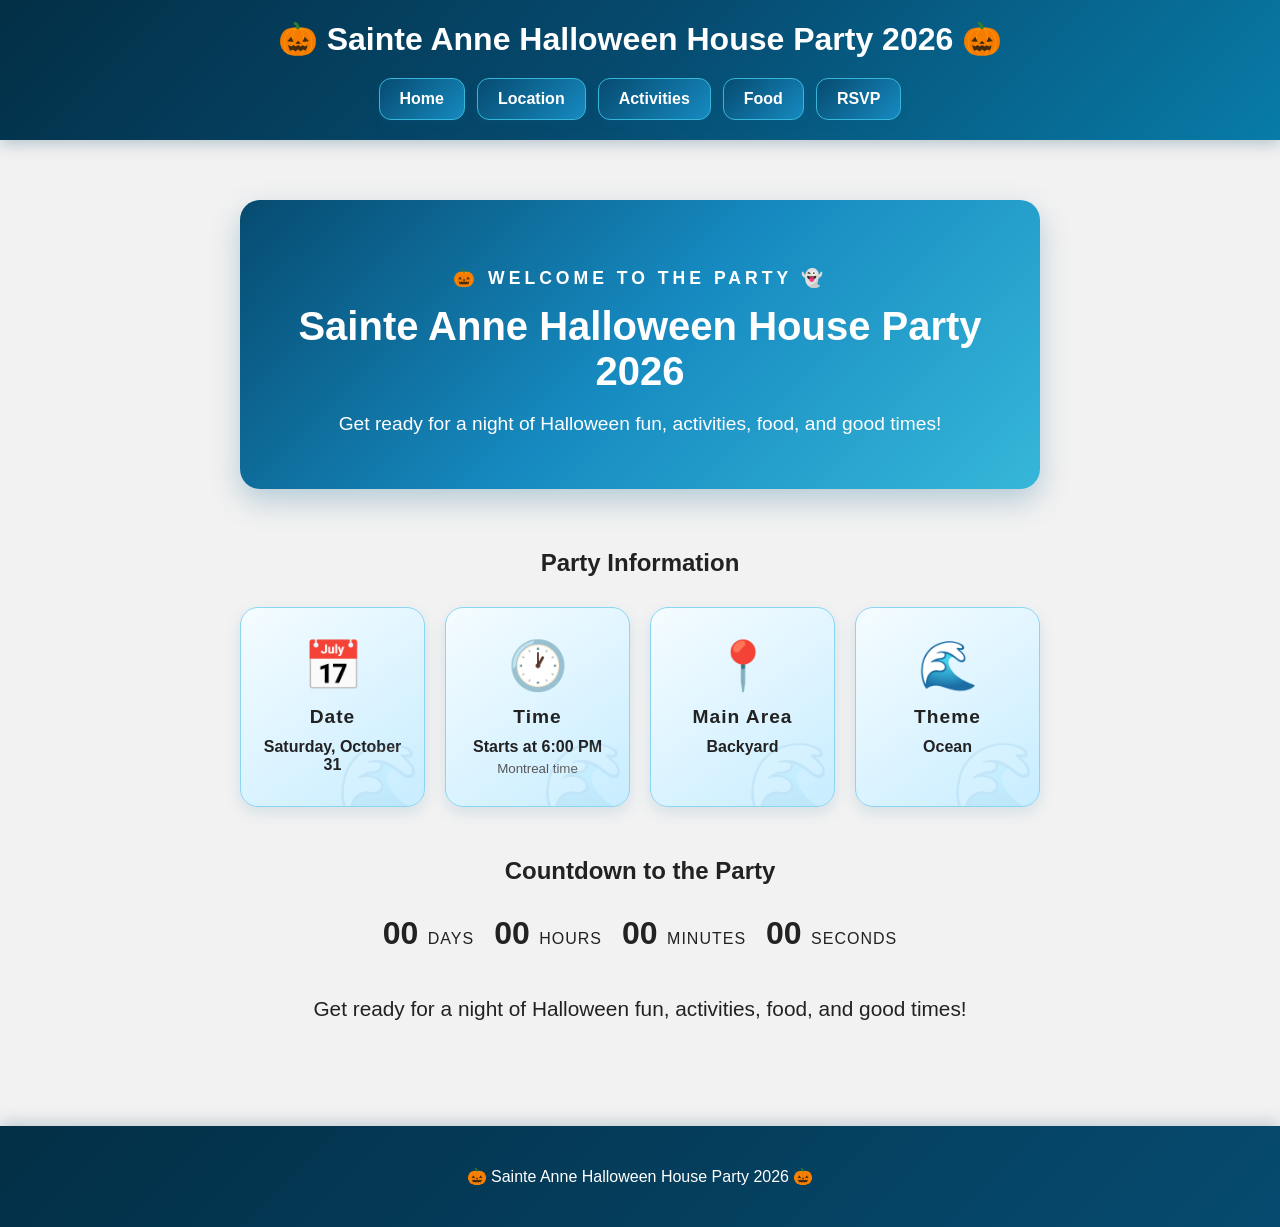
==== index.html @ 88ea251f "Reference 'food.html' in the navbar" ====
<!DOCTYPE html>
<html lang="en">

<head>
    <meta charset="UTF-8">
    <meta name="viewport" content="width=device-width, initial-scale=1.0">
    <title>Sainte Anne Halloween House Party 2026</title>
    <link rel="stylesheet" href="style.css">
    <link rel="icon" type="image/png" href="favicon.png">
</head>

<body>
    <header>
        <h1>🎃 Sainte Anne Halloween House Party 2026 🎃</h1>

        <nav>
            <a href="index.html">Home</a>
            <a href="location.html">Location</a>
            <a href="#">Activities</a>
            <a href="food.html">Food</a>
            <a href="#">RSVP</a>
        </nav>
    </header>

    <main>
        <section class="hero-section">
            <p class="section-label">🎃 WELCOME TO THE PARTY 👻</p>
            <h2>Sainte Anne Halloween House Party 2026</h2>
            <p class="hero-intro">
                Get ready for a night of Halloween fun, activities, food, and good times!
            </p>
        </section>

        <h2>Party Information</h2>

        <div class="party-info">

            <div class="info-card">
                <span class="info-icon">📅</span>
                <h3>Date</h3>
                <p>Saturday, October <span class="date-number">31</span></p>
            </div>

            <div class="info-card">
                <span class="info-icon">🕐</span>
                <h3>Time</h3>
                <p>Starts at 6:00 PM</p>
                <small>Montreal time</small>
            </div>

            <div class="info-card">
                <span class="info-icon">📍</span>
                <h3>Main Area</h3>
                <p>Backyard</p>
            </div>

            <div class="info-card">
                <span class="info-icon">🌊</span>
                <h3>Theme</h3>
                <p>Ocean</p>
            </div>

        </div>

        <h2>Countdown to the Party</h2>
        <div id="countdown">
            <div>
                <span id="days">00</span>
                <small>DAYS</small>
            </div>

            <div>
                <span id="hours">00</span>
                <small>HOURS</small>
            </div>

            <div>
                <span id="minutes">00</span>
                <small>MINUTES</small>
            </div>

            <div>
                <span id="seconds">00</span>
                <small>SECONDS</small>
            </div>
        </div>

        <p class="hero-outro">
            Get ready for a night of Halloween fun, activities, food,
            and good times!
        </p>
    </main>

    <footer>
        <p>🎃 Sainte Anne Halloween House Party 2026 🎃</p>
    </footer>

    <script src="script.js" defer></script>
</body>

</html>
---- style.css ----
/* General */

body {
    margin: 0;
    font-family: Arial, sans-serif;
    text-align: center;
    background-color: #f2f2f2;
    color: #222;
}

/* Header */

header {
    padding: 20px;
    color: white;
    background: linear-gradient(135deg, #032f46, #064b70, #087ca8);
    box-shadow: 0 4px 15px rgba(0, 60, 90, 0.25);
}

h1 {
    margin: 0 0 20px;
}

/* Navigation */

nav {
    display: flex;
    justify-content: center;
    gap: 12px;
    flex-wrap: wrap;
}

nav a {
    position: relative;
    padding: 11px 20px;
    color: white;
    text-decoration: none;
    font-weight: bold;
    background: linear-gradient(135deg, #064b70, #168ac0);
    border: 1px solid #36b7d9;
    border-radius: 12px;
    box-shadow: 0 4px 10px rgba(0, 90, 130, 0.2);
    transition: 0.25s ease;
}

nav a:hover {
    background: linear-gradient(135deg, #168ac0, #36b7d9);
    transform: translateY(-4px);
    box-shadow: 0 8px 18px rgba(0, 90, 130, 0.3);
}

/* Main Content */

main {
    max-width: 800px;
    margin: 40px auto;
    padding: 20px;
}

main a {
    display: inline-block;
    color: inherit;
    text-decoration: none;
    font-weight: normal;
    transition: 0.2s ease;
}

main a:hover {
    font-weight: bold;
    transform: scale(1.05);
}

/* Hero Section */

.hero-section {
    margin-bottom: 60px;
    padding: 50px 30px;
    color: white;
    background: linear-gradient(135deg, #064b70, #168ac0, #36b7d9);
    border-radius: 20px;
    box-shadow: 0 12px 30px rgba(0, 90, 130, 0.25);
}

.hero-section .section-label {
    margin-bottom: 15px;
    color: white;
}

.hero-section h2 {
    margin: 0 0 15px;
    font-size: 2.5rem;
}

.hero-intro {
    max-width: 650px;
    margin: 0 auto;
    font-size: 1.2rem;
    line-height: 1.6;
}

/* Party Information */

.party-info {
    display: grid;
    grid-template-columns: repeat(4, 1fr);
    gap: 20px;
    margin: 30px auto 50px;
}

.info-card {
    position: relative;
    padding: 30px 15px;
    overflow: hidden;
    background: linear-gradient(145deg, #f5fcff, #c8edff);
    border: 1px solid #8bd4f2;
    border-radius: 18px;
    box-shadow: 0 6px 15px rgba(0, 100, 150, 0.12);
    transition: 0.3s ease;
}

.info-card::before {
    content: "🌊";
    position: absolute;
    right: -12px;
    bottom: -25px;
    font-size: 5rem;
    opacity: 0.08;
    transition: 0.3s ease;
}

.info-card:hover {
    transform: translateY(-10px) scale(1.02);
    box-shadow: 0 15px 30px rgba(0, 100, 150, 0.22);
}

.info-card:hover::before {
    transform: rotate(10deg) scale(1.15);
    opacity: 0.15;
}

.info-icon {
    display: block;
    margin-bottom: 12px;
    font-size: 3rem;
    transition: 0.3s ease;
}

.info-card:hover .info-icon {
    transform: translateY(-5px) scale(1.15) rotate(5deg);
}

.info-card h3 {
    margin: 0 0 10px;
    font-size: 1.2rem;
    letter-spacing: 1px;
}

.info-card p {
    margin: 0;
    font-weight: bold;
}

.info-card small {
    display: block;
    margin-top: 5px;
    color: #555;
}

.info-card a {
    color: inherit;
}

/* Countdown */
#countdown {
    display: flex;
    justify-content: center;
    gap: 20px;
    margin: 30px auto;
    flex-wrap: wrap;
}

#countdown div {
    color: #222;
}

#countdown span {
    font-size: 2rem;
    font-weight: bold;
}

#countdown small {
    font-size: 1rem;
    margin-left: 5px;
    letter-spacing: 1px;
}

/* Hero Outro */

.hero-outro {
    margin: 40px auto;
    font-size: 1.3rem;
    line-height: 1.6;
}

/* Location Page */

.location-section,
.areas-section {
    margin-bottom: 60px;
}

.section-label {
    display: inline-block;
    margin-bottom: 8px;
    color: #168ac0;
    font-size: 1.1rem;
    font-weight: bold;
    letter-spacing: 4px;
    text-transform: uppercase;
}

/* GHOST ANIMATION */
.spooky-ghost {
    display: inline-block;
    margin-left: 8px;
    font-size: 2.2rem;
    animation: ghostFloat 2s ease-in-out infinite;
}

@keyframes ghostFloat {
    0%, 100% {
        transform: translateY(0) rotate(-5deg);
    }

    50% {
        transform: translateY(-10px) rotate(5deg);
    }
}

.section-intro {
    max-width: 600px;
    margin: 0 auto 30px;
    color: #555;
    font-size: 1.1rem;
    font-weight: bold;
}

/* Location Card */

.location-card {
    display: flex;
    align-items: center;
    gap: 30px;
    max-width: 650px;
    margin: 30px auto 0;
    padding: 35px;
    text-align: left;
    color: white;
    background: linear-gradient(135deg, #064b70, #168ac0, #36b7d9);
    border-radius: 20px;
    box-shadow: 0 12px 30px rgba(0, 90, 130, 0.25);
    position: relative;
    overflow: hidden;
}

.location-card::before {
    content: "🌊";
    position: absolute;
    right: -15px;
    bottom: -35px;
    font-size: 9rem;
    opacity: 0.12;
}

.location-icon {
    font-size: 4rem;
    min-width: 80px;
    text-align: center;
}

.location-details {
    position: relative;
    z-index: 1;
}

.location-details h3 {
    margin: 0 0 10px;
    font-size: 1.7rem;
}

.location-details p {
    font-size: 1.1rem;
    line-height: 1.6;
}

/* Google Maps Button */

.party-address {
    display: inline-block;
    margin-top: 10px;
    padding: 11px 18px;
    color: #064b70;
    text-decoration: none;
    font-weight: bold;
    background-color: white;
    border-radius: 8px;
    transition: 0.2s ease;
}

.party-address:hover {
    transform: translateY(-3px);
    box-shadow: 0 5px 12px rgba(0, 0, 0, 0.2);
}

/* Party Areas */

.party-areas {
    display: grid;
    grid-template-columns: repeat(4, 1fr);
    gap: 20px;
    max-width: 900px;
    margin: 30px auto 0;
}

.party-area {
    min-height: 150px;
    padding: 25px;
    text-align: center;
    background: linear-gradient(145deg, #f5fcff, #c8edff);
    border: 1px solid #8bd4f2;
    border-radius: 18px;
    box-shadow: 0 6px 15px rgba(0, 100, 150, 0.12);
    transition: 0.25s ease;
}

.party-area:hover {
    transform: translateY(-8px);
    box-shadow: 0 12px 25px rgba(0, 100, 150, 0.2);
}

.party-area.featured {
    background: linear-gradient(145deg, #087ca8, #35c2dc);
    color: white;
    border: none;
    grid-column: 1 / -1;
}

.party-area.featured .area-type {
    font-size: 0.85rem;
}

.featured-description {
    font-size: 1.1rem;
}

.area-icon {
    display: block;
    margin-bottom: 12px;
    font-size: 2.8rem;
}

.party-area h3 {
    margin: 0 0 10px;
    font-size: 1.3rem;
}

.party-area p {
    margin: 5px 0;
}

.area-type {
    font-size: 1.1rem;
    font-weight: bold;
    letter-spacing: 2px;
    opacity: 0.8;
}

.capacity {
    font-weight: bold;
}

/* Footer */

footer {
    padding: 25px 20px;
    color: white;
    background: linear-gradient(135deg, #032f46, #064b70);
    box-shadow: 0 -4px 15px rgba(0, 60, 90, 0.2);
}
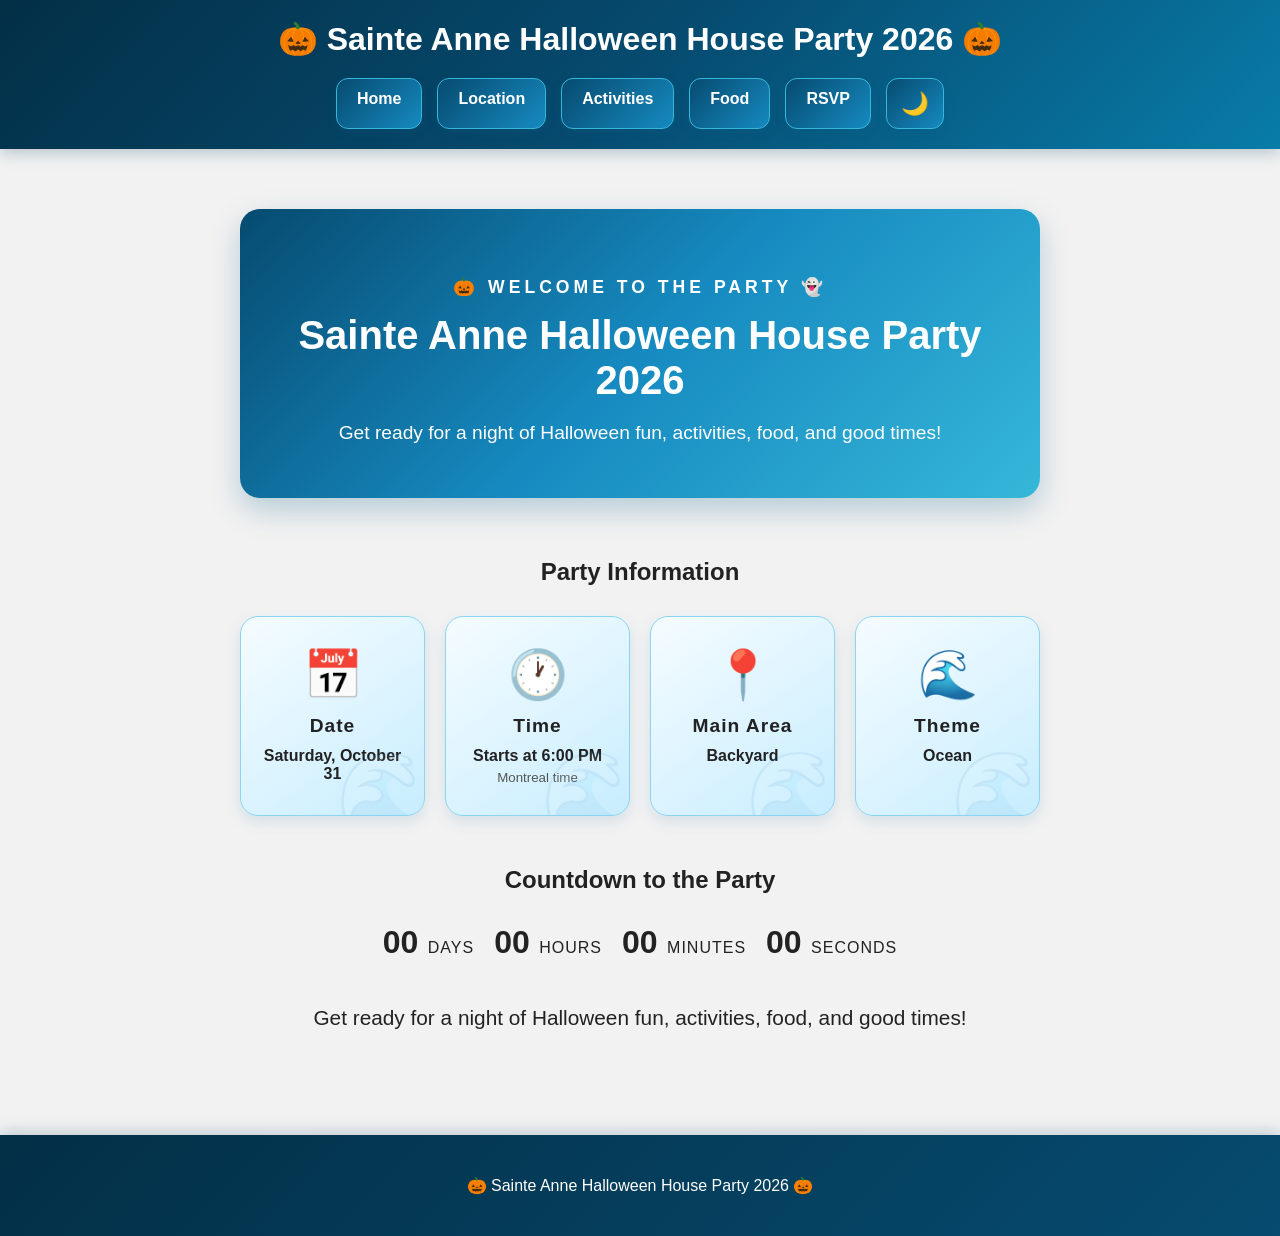
==== commit cd28c25e: "Add theme toggle to all pages" ====
--- a/index.html
+++ b/index.html
@@ -16,10 +16,12 @@
         <nav>
             <a href="index.html">Home</a>
             <a href="location.html">Location</a>
-            <a href="#">Activities</a>
+            <a href="activities.html">Activities</a>
             <a href="food.html">Food</a>
             <a href="#">RSVP</a>
+            <button id="theme-toggle" type="button" title="Toggle dark/light mode">🌙</button>
         </nav>
+
     </header>
 
     <main>
--- a/style.css
+++ b/style.css
@@ -26,7 +26,7 @@
 nav {
     display: flex;
     justify-content: center;
-    gap: 12px;
+    gap: 15px;
     flex-wrap: wrap;
 }
 
@@ -228,7 +228,9 @@
 }
 
 @keyframes ghostFloat {
-    0%, 100% {
+
+    0%,
+    100% {
         transform: translateY(0) rotate(-5deg);
     }
 
@@ -289,7 +291,7 @@
 }
 
 .location-details p {
-    font-size: 1.1rem;
+    font-size: 1.25rem;
     line-height: 1.6;
 }
 
@@ -310,6 +312,63 @@
 .party-address:hover {
     transform: translateY(-3px);
     box-shadow: 0 5px 12px rgba(0, 0, 0, 0.2);
+}
+
+/* Getting There */
+
+.getting-there-section {
+    margin-bottom: 60px;
+}
+
+.transport-options {
+    display: grid;
+    grid-template-columns: repeat(2, 1fr);
+    gap: 25px;
+    max-width: 800px;
+    margin: 30px auto 0;
+}
+
+.transport-card {
+    padding: 30px;
+    text-align: center;
+    background: linear-gradient(145deg, #f5fcff, #c8edff);
+    border: 1px solid #8bd4f2;
+    border-radius: 20px;
+    box-shadow: 0 8px 20px rgba(0, 100, 150, 0.15);
+    transition: 0.3s ease;
+}
+
+.transport-card:hover {
+    transform: translateY(-8px);
+    box-shadow: 0 15px 30px rgba(0, 100, 150, 0.25);
+}
+
+.transport-icon {
+    display: block;
+    margin-bottom: 12px;
+    font-size: 3.5rem;
+    transition: 0.3s ease;
+}
+
+.transport-card:hover .transport-icon {
+    transform: scale(1.15) rotate(5deg);
+}
+
+.transport-card h3 {
+    margin: 0 0 15px;
+    font-size: 1.5rem;
+    color: #064b70;
+}
+
+.transport-card p {
+    margin: 10px 0;
+    color: #333;
+    font-size: 1rem;
+    line-height: 1.6;
+}
+
+.transport-card strong {
+    color: #064b70;
 }
 
 /* Party Areas */
@@ -379,6 +438,208 @@
     font-weight: bold;
 }
 
+/* Activities Page */
+
+.activities-section,
+.all-night-section {
+    margin-bottom: 60px;
+}
+
+.activity-schedule {
+    display: grid;
+    grid-template-columns: repeat(3, 1fr);
+    gap: 25px;
+    max-width: 900px;
+    margin: 30px auto 0;
+}
+
+.activity-card {
+    padding: 30px 20px;
+    text-align: center;
+    color: white;
+    background: linear-gradient(145deg, #087ca8, #35c2dc);
+    border-radius: 20px;
+    box-shadow: 0 8px 20px rgba(0, 100, 150, 0.15);
+    transition: 0.3s ease;
+}
+
+.activity-card:hover {
+    transform: translateY(-8px);
+    box-shadow: 0 15px 30px rgba(0, 100, 150, 0.25);
+}
+
+.activity-icon {
+    display: block;
+    margin-bottom: 12px;
+    font-size: 3.5rem;
+    transition: 0.3s ease;
+}
+
+.activity-card:hover .activity-icon {
+    transform: scale(1.15) rotate(5deg);
+}
+
+.activity-time {
+    margin-bottom: 10px;
+    font-size: 1.3rem;
+    font-weight: bold;
+    letter-spacing: 1px;
+}
+
+.activity-card h3 {
+    margin: 0;
+    font-size: 1.5rem;
+}
+
+.all-night-section {
+    margin-top: 70px;
+}
+
+.all-night-games {
+    display: grid;
+    grid-template-columns: repeat(3, 1fr);
+    gap: 20px;
+    max-width: 800px;
+    margin: 30px auto 0;
+}
+
+.game-card {
+    padding: 25px 15px;
+    text-align: center;
+    background: linear-gradient(145deg, #f5fcff, #c8edff);
+    border: 1px solid #8bd4f2;
+    border-radius: 18px;
+    box-shadow: 0 6px 15px rgba(0, 100, 150, 0.12);
+    transition: 0.25s ease;
+}
+
+.game-card:hover {
+    transform: translateY(-8px);
+    box-shadow: 0 12px 25px rgba(0, 100, 150, 0.2);
+}
+
+.game-card>span {
+    display: block;
+    margin-bottom: 10px;
+    font-size: 2.8rem;
+}
+
+.game-card h3 {
+    margin: 0;
+    font-size: 1.2rem;
+}
+
+/* Food Page */
+
+.food-section,
+.guest-food-section {
+    margin-bottom: 60px;
+}
+
+.food-categories {
+    display: grid;
+    grid-template-columns: repeat(2, 1fr);
+    gap: 25px;
+    max-width: 800px;
+    margin: 30px auto 0;
+}
+
+.food-card {
+    min-height: 250px;
+    padding: 30px;
+    text-align: center;
+    border-radius: 20px;
+    box-shadow: 0 8px 20px rgba(0, 100, 150, 0.15);
+    transition: 0.3s ease;
+}
+
+.food-card:hover {
+    transform: translateY(-8px);
+    box-shadow: 0 15px 30px rgba(0, 100, 150, 0.25);
+}
+
+.food-card.featured {
+    color: white;
+    background: linear-gradient(145deg, #087ca8, #35c2dc);
+}
+
+.food-icon {
+    display: block;
+    margin-bottom: 12px;
+    font-size: 3.5rem;
+    transition: 0.3s ease;
+}
+
+.food-card:hover .food-icon {
+    transform: scale(1.15) rotate(5deg);
+}
+
+.food-card h3 {
+    margin: 0 0 8px;
+    font-size: 1.6rem;
+}
+
+.food-type {
+    margin: 0 0 20px;
+    font-size: 0.75rem;
+    font-weight: bold;
+    letter-spacing: 2px;
+    opacity: 0.8;
+}
+
+.food-card ul {
+    max-width: 300px;
+    margin: 0 auto;
+    padding: 0;
+    text-align: left;
+    list-style: none;
+}
+
+.food-card li {
+    margin: 10px 0;
+    padding: 8px 12px;
+    color: #064b70;
+    font-weight: bold;
+    background-color: rgba(255, 255, 255, 0.9);
+    border-radius: 8px;
+}
+
+.featured-drink {
+    margin: 25px auto 0;
+    padding: 25px 15px;
+    background-color: rgba(255, 255, 255, 0.9);
+    color: #064b70;
+    border-radius: 15px;
+}
+
+.featured-drink>span {
+    display: block;
+    font-size: 3rem;
+    margin-bottom: 8px;
+}
+
+.featured-drink p {
+    margin: 0;
+    font-size: 1.2rem;
+    font-weight: bold;
+}
+
+.featured-drink small {
+    display: block;
+    margin-top: 5px;
+    font-size: 1rem;
+    font-weight: bold;
+    color: #555;
+}
+
+.guest-food-section {
+    margin-top: 70px;
+}
+
+.guest-food-section .section-label {
+    font-size: 1.2rem;
+}
+
 /* Footer */
 
 footer {
@@ -386,4 +647,202 @@
     color: white;
     background: linear-gradient(135deg, #032f46, #064b70);
     box-shadow: 0 -4px 15px rgba(0, 60, 90, 0.2);
+}
+
+/* Theme Toggle */
+
+#theme-toggle {
+    padding: 11px 14px;
+    color: white;
+    font-size: 1.4rem;
+    background: linear-gradient(135deg, #064b70, #168ac0);
+    border: 1px solid #36b7d9;
+    border-radius: 12px;
+    cursor: pointer;
+    box-shadow: 0 4px 10px rgba(0, 90, 130, 0.2);
+    transition: 0.25s ease;
+}
+
+#theme-toggle:hover {
+    background: linear-gradient(135deg, #168ac0, #36b7d9);
+    transform: translateY(-4px);
+    box-shadow: 0 8px 18px rgba(0, 90, 130, 0.3);
+}
+
+/* Dark Mode */
+
+body.dark-mode {
+    background-color: #071923;
+    color: #f0f7fa;
+}
+
+body.dark-mode nav a {
+    background: linear-gradient(135deg, #032f46, #064b70);
+    border-color: #287c98;
+}
+
+body.dark-mode nav a:hover {
+    background: linear-gradient(135deg, #064b70, #087ca8);
+}
+
+body.dark-mode .info-card,
+body.dark-mode .party-area,
+body.dark-mode .game-card,
+body.dark-mode .transport-card {
+    background: linear-gradient(145deg, #123442, #174b5d);
+    border-color: #287c98;
+    color: #f0f7fa;
+}
+
+body.dark-mode .info-card small,
+body.dark-mode .featured-description,
+body.dark-mode .section-intro {
+    color: #c5d9df;
+}
+
+body.dark-mode .info-card a {
+    color: #f0f7fa;
+}
+
+body.dark-mode .food-card.featured,
+body.dark-mode .activity-card {
+    background: linear-gradient(145deg, #064b70, #087ca8);
+}
+
+body.dark-mode .food-card li,
+body.dark-mode .featured-drink {
+    background-color: #123442;
+    color: #f0f7fa;
+}
+
+body.dark-mode .featured-drink small {
+    color: #c5d9df;
+}
+
+body.dark-mode .transport-card h3,
+body.dark-mode .transport-card p,
+body.dark-mode .transport-card strong {
+    color: #f0f7fa;
+}
+
+body.dark-mode .party-address {
+    color: #f0f7fa;
+    background-color: #123442;
+    border: 1px solid #287c98;
+}
+
+body.dark-mode #countdown div {
+    color: #f0f7fa;
+}
+
+body.dark-mode footer {
+    background: linear-gradient(135deg, #02141e, #06354b);
+}
+
+/* RESPONSIVENESS */
+
+/* Mobile */
+
+@media (max-width: 600px) {
+
+    header {
+        padding: 15px;
+    }
+
+    header h1 {
+        font-size: 1.5rem;
+    }
+
+    nav {
+        gap: 8px;
+    }
+
+    nav a {
+        padding: 9px 14px;
+        font-size: 0.9rem;
+    }
+
+    main {
+        margin: 25px auto;
+        padding: 15px;
+    }
+
+    .hero-section {
+        padding: 40px 20px;
+    }
+
+    .hero-section h2 {
+        font-size: 2rem;
+    }
+
+    .section-label {
+        font-size: 0.95rem;
+        letter-spacing: 2px;
+    }
+
+    .section-intro {
+        font-size: 1rem;
+    }
+
+    .party-info,
+    .food-categories,
+    .activity-schedule,
+    .all-night-games,
+    .transport-options {
+        grid-template-columns: 1fr;
+    }
+
+    .party-areas {
+        grid-template-columns: repeat(2, 1fr);
+    }
+
+    .party-area.featured {
+        grid-column: auto;
+        width: auto;
+        margin: 0;
+        padding: 25px;
+        background: linear-gradient(145deg, #f5fcff, #c8edff);
+        color: #222;
+        border: 1px solid #8bd4f2;
+    }
+
+    .party-area.featured .area-icon {
+        font-size: 2.8rem;
+    }
+
+    .party-area.featured h3 {
+        font-size: 1.3rem;
+    }
+
+    .party-area:last-child {
+        grid-column: 1 / -1;
+        width: calc(50% - 10px);
+        margin: 0 auto;
+    }
+
+    .featured-description {
+        font-size: 1rem;
+    }
+
+    .location-card {
+        flex-direction: column;
+        padding: 30px 20px;
+        text-align: center;
+    }
+
+    .location-details p {
+        font-size: 1.15rem;
+    }
+
+    #countdown {
+        gap: 12px;
+    }
+
+    #countdown span {
+        font-size: 1.6rem;
+    }
+
+    #countdown small {
+        font-size: 0.85rem;
+    }
 }
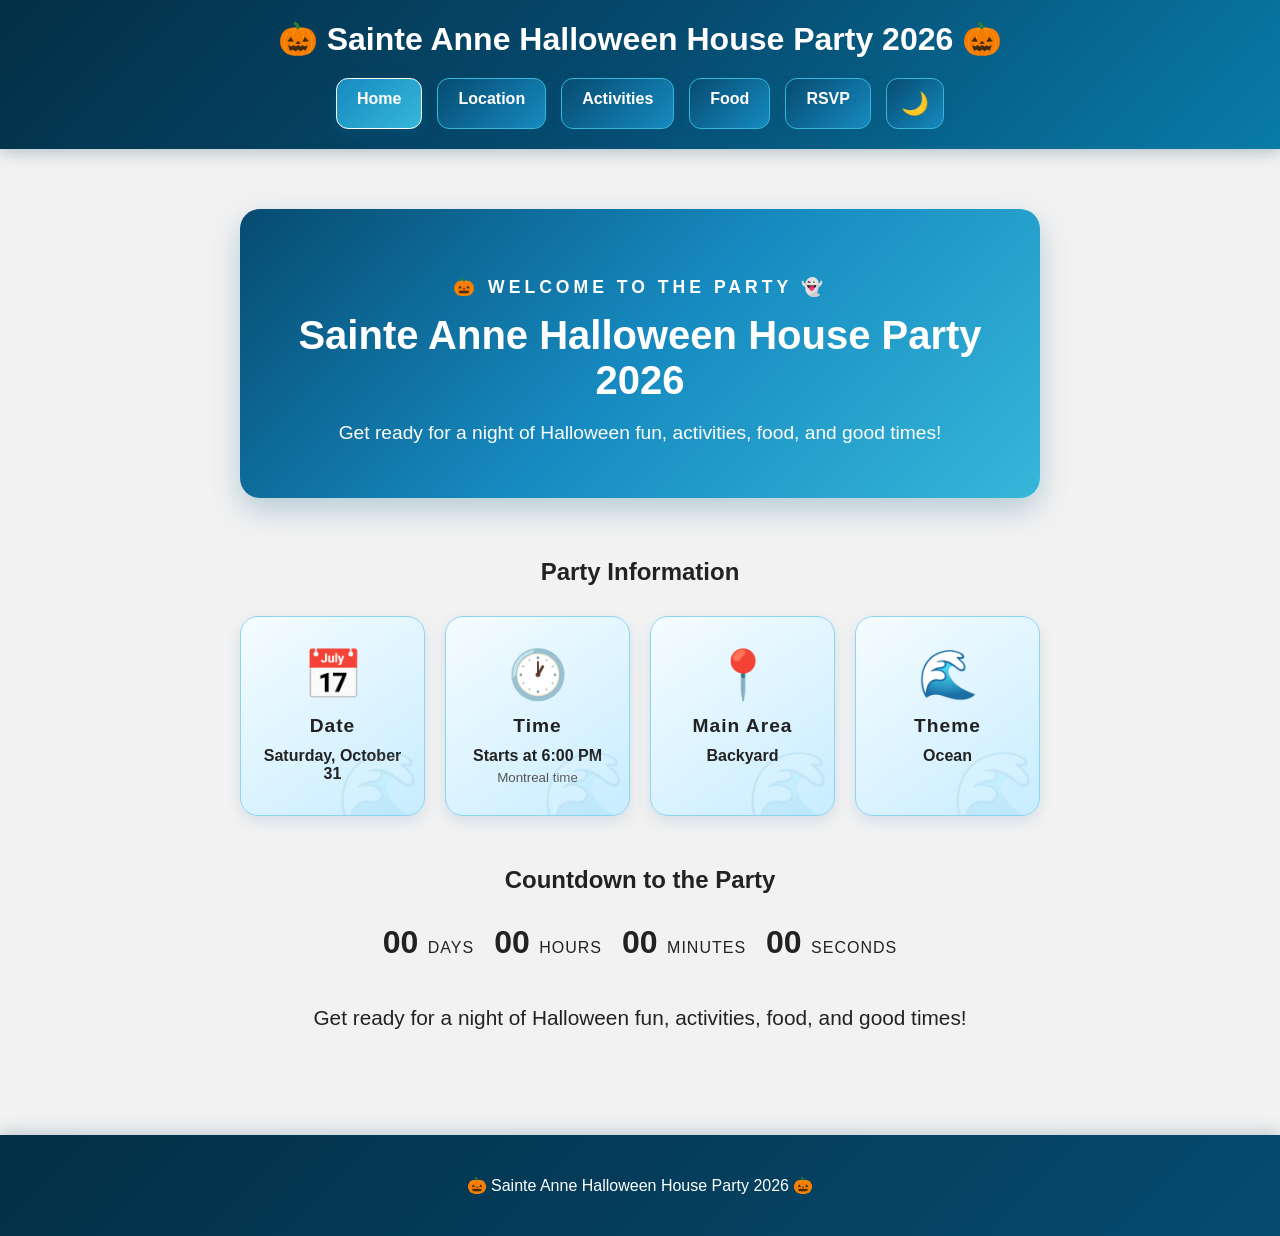
==== commit 299fed5c: "Add active page highlighting" ====
--- a/index.html
+++ b/index.html
@@ -14,7 +14,7 @@
         <h1>🎃 Sainte Anne Halloween House Party 2026 🎃</h1>
 
         <nav>
-            <a href="index.html">Home</a>
+            <a href="index.html" class="active">Home</a>
             <a href="location.html">Location</a>
             <a href="activities.html">Activities</a>
             <a href="food.html">Food</a>
--- a/style.css
+++ b/style.css
@@ -47,6 +47,12 @@
     background: linear-gradient(135deg, #168ac0, #36b7d9);
     transform: translateY(-4px);
     box-shadow: 0 8px 18px rgba(0, 90, 130, 0.3);
+}
+
+nav a.active {
+    background: linear-gradient(135deg, #168ac0, #36b7d9);
+    border-color: white;
+    box-shadow: 0 6px 15px rgba(0, 90, 130, 0.35);
 }
 
 /* Main Content */
@@ -685,6 +691,11 @@
     background: linear-gradient(135deg, #064b70, #087ca8);
 }
 
+body.dark-mode nav a.active {
+    background: linear-gradient(135deg, #087ca8, #168ac0);
+    border-color: #36b7d9;
+}
+
 body.dark-mode .info-card,
 body.dark-mode .party-area,
 body.dark-mode .game-card,
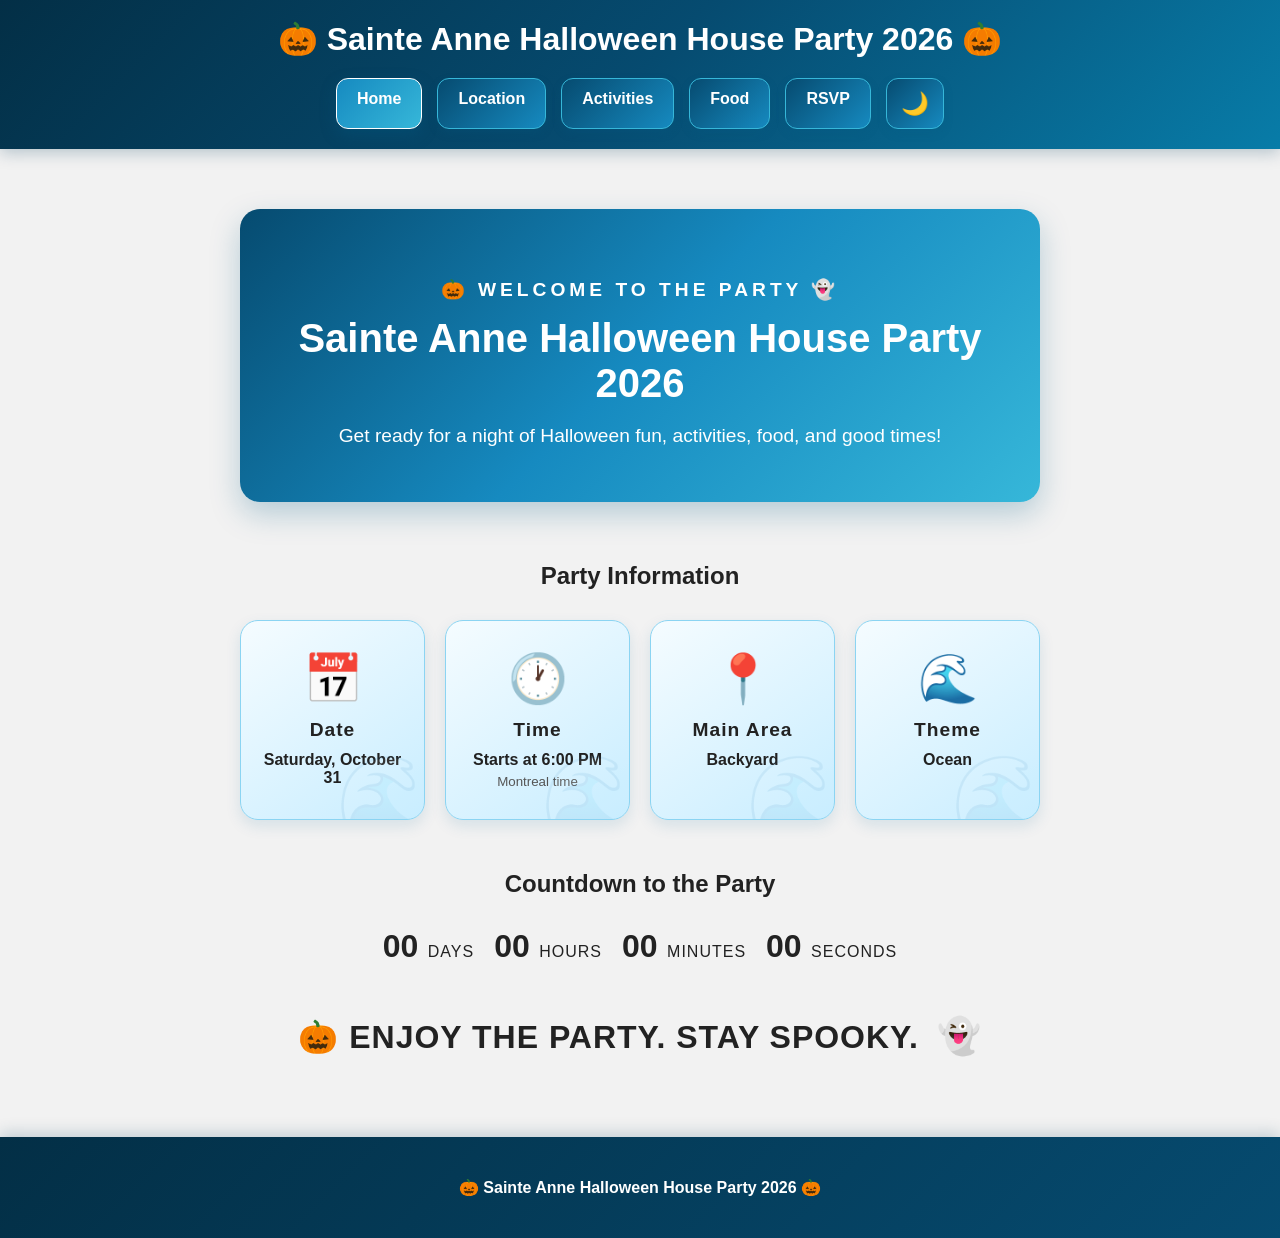
==== commit 7417b731: "Remove repeating line and add party closing message" ====
--- a/index.html
+++ b/index.html
@@ -87,9 +87,9 @@
             </div>
         </div>
 
-        <p class="hero-outro">
-            Get ready for a night of Halloween fun, activities, food,
-            and good times!
+        <p class="party-closing">
+            🎃 ENJOY THE PARTY. STAY SPOOKY.
+            <span class="spooky-ghost">👻</span>
         </p>
     </main>
 
--- a/style.css
+++ b/style.css
@@ -1,4 +1,8 @@
 /* General */
+
+html {
+    scroll-behavior: smooth;
+}
 
 body {
     margin: 0;
@@ -76,6 +80,10 @@
     transform: scale(1.05);
 }
 
+.label-icon {
+    font-size: 1.4em;
+}
+
 /* Hero Section */
 
 .hero-section {
@@ -102,6 +110,42 @@
     margin: 0 auto;
     font-size: 1.2rem;
     line-height: 1.6;
+}
+
+/* Table of Contents */
+
+.table-of-contents {
+    display: block;
+    max-width: 650px;
+    margin: 30px auto 60px;
+    padding: 25px;
+    text-align: center;
+    background: linear-gradient(145deg, #f5fcff, #c8edff);
+    border: 1px solid #8bd4f2;
+    border-radius: 20px;
+    box-shadow: 0 8px 20px rgba(0, 100, 150, 0.15);
+}
+
+.table-of-contents .section-label {
+    margin-bottom: 20px;
+}
+
+.table-of-contents a {
+    display: block;
+    margin: 10px auto;
+    padding: 12px 15px;
+    color: #f0f7fa;
+    font-weight: bold;
+    text-decoration: none;
+    background-color: rgba(255, 255, 255, 0.8);
+    border-radius: 10px;
+    transition: 0.25s ease;
+}
+
+.table-of-contents a:hover {
+    color: white;
+    background: linear-gradient(135deg, #168ac0, #36b7d9);
+    transform: translateY(-3px);
 }
 
 /* Party Information */
@@ -200,12 +244,14 @@
     letter-spacing: 1px;
 }
 
-/* Hero Outro */
-
-.hero-outro {
-    margin: 40px auto;
-    font-size: 1.3rem;
-    line-height: 1.6;
+/* Party Closing */
+
+.party-closing {
+    margin: 50px auto 20px;
+    font-size: 2rem;
+    font-weight: bold;
+    color: #222;
+    letter-spacing: 1px;
 }
 
 /* Location Page */
@@ -219,7 +265,7 @@
     display: inline-block;
     margin-bottom: 8px;
     color: #168ac0;
-    font-size: 1.1rem;
+    font-size: 1.2rem;
     font-weight: bold;
     letter-spacing: 4px;
     text-transform: uppercase;
@@ -369,7 +415,7 @@
 .transport-card p {
     margin: 10px 0;
     color: #333;
-    font-size: 1rem;
+    font-size: 1.1rem;
     line-height: 1.6;
 }
 
@@ -434,7 +480,7 @@
 }
 
 .area-type {
-    font-size: 1.1rem;
+    font-size: 1.2rem;
     font-weight: bold;
     letter-spacing: 2px;
     opacity: 0.8;
@@ -442,6 +488,86 @@
 
 .capacity {
     font-weight: bold;
+}
+
+/* Overnight Stay */
+
+.overnight-section {
+    margin-bottom: 60px;
+}
+
+.overnight-card {
+    max-width: 650px;
+    margin: 30px auto 0;
+    padding: 30px;
+    text-align: center;
+    background: linear-gradient(145deg, #f5fcff, #c8edff);
+    border: 1px solid #8bd4f2;
+    border-radius: 20px;
+    box-shadow: 0 8px 20px rgba(0, 100, 150, 0.15);
+    transition: 0.3s ease;
+}
+
+.overnight-card:hover {
+    transform: translateY(-8px);
+    box-shadow: 0 15px 30px rgba(0, 100, 150, 0.25);
+}
+
+.overnight-icon {
+    display: block;
+    margin-bottom: 12px;
+    font-size: 3.5rem;
+}
+
+.overnight-card h3 {
+    margin: 0 0 15px;
+    font-size: 1.5rem;
+    color: #064b70;
+}
+
+.overnight-card p {
+    margin: 10px 0;
+    color: #333;
+    font-size: 1rem;
+    line-height: 1.6;
+}
+
+.overnight-card strong {
+    color: #064b70;
+}
+
+/* What to Bring */
+
+.what-to-bring-section {
+    margin-bottom: 60px;
+}
+
+.what-to-bring-card {
+    max-width: 650px;
+    margin: 30px auto 0;
+    padding: 30px;
+    text-align: left;
+    background: linear-gradient(145deg, #f5fcff, #c8edff);
+    border: 1px solid #8bd4f2;
+    border-radius: 20px;
+    box-shadow: 0 8px 20px rgba(0, 100, 150, 0.15);
+    transition: 0.3s ease;
+}
+
+.what-to-bring-card:hover {
+    transform: translateY(-8px);
+    box-shadow: 0 15px 30px rgba(0, 100, 150, 0.25);
+}
+
+.what-to-bring-card p {
+    margin: 15px 0;
+    color: #333;
+    font-size: 1rem;
+    line-height: 1.6;
+}
+
+.what-to-bring-card strong {
+    color: #064b70;
 }
 
 /* Activities Page */
@@ -451,51 +577,73 @@
     margin-bottom: 60px;
 }
 
-.activity-schedule {
+/* Activity Timeline */
+
+.activity-timeline {
+    position: relative;
+    max-width: 700px;
+    margin: 40px auto 0;
+    padding: 10px 0;
+}
+
+.activity-timeline::before {
+    content: "";
+    position: absolute;
+    top: 0;
+    bottom: 0;
+    left: 50%;
+    width: 4px;
+    background: #168ac0;
+    transform: translateX(-50%);
+}
+
+.timeline-item {
+    position: relative;
     display: grid;
-    grid-template-columns: repeat(3, 1fr);
-    gap: 25px;
-    max-width: 900px;
-    margin: 30px auto 0;
-}
-
-.activity-card {
-    padding: 30px 20px;
-    text-align: center;
+    grid-template-columns: 1fr 80px 1fr;
+    align-items: center;
+    margin-bottom: 40px;
+}
+
+.timeline-time {
+    padding: 15px;
+    font-size: 1.3rem;
+    font-weight: bold;
+    color: #064b70;
+    text-align: right;
+}
+
+.timeline-dot {
+    z-index: 1;
+    display: flex;
+    align-items: center;
+    justify-content: center;
+    width: 60px;
+    height: 60px;
+    margin: auto;
+    font-size: 2rem;
+    background: white;
+    border: 4px solid #168ac0;
+    border-radius: 50%;
+    box-shadow: 0 4px 10px rgba(0, 90, 130, 0.2);
+}
+
+.timeline-content {
+    margin-left: 20px;
+    padding: 20px;
+    text-align: left;
     color: white;
     background: linear-gradient(145deg, #087ca8, #35c2dc);
-    border-radius: 20px;
+    border-radius: 15px;
     box-shadow: 0 8px 20px rgba(0, 100, 150, 0.15);
-    transition: 0.3s ease;
-}
-
-.activity-card:hover {
-    transform: translateY(-8px);
-    box-shadow: 0 15px 30px rgba(0, 100, 150, 0.25);
-}
-
-.activity-icon {
-    display: block;
-    margin-bottom: 12px;
-    font-size: 3.5rem;
-    transition: 0.3s ease;
-}
-
-.activity-card:hover .activity-icon {
-    transform: scale(1.15) rotate(5deg);
-}
-
-.activity-time {
-    margin-bottom: 10px;
-    font-size: 1.3rem;
-    font-weight: bold;
-    letter-spacing: 1px;
-}
-
-.activity-card h3 {
+}
+
+.timeline-content h3 {
     margin: 0;
-    font-size: 1.5rem;
-}
+    font-size: 1.4rem;
+}
+
+/* All-Night Games */
 
 .all-night-section {
     margin-top: 70px;
@@ -524,7 +672,7 @@
     box-shadow: 0 12px 25px rgba(0, 100, 150, 0.2);
 }
 
-.game-card>span {
+.game-card > span {
     display: block;
     margin-bottom: 10px;
     font-size: 2.8rem;
@@ -533,6 +681,47 @@
 .game-card h3 {
     margin: 0;
     font-size: 1.2rem;
+}
+
+/* Missing Person Posters */
+
+.missing-person-section {
+    margin-top: 70px;
+    margin-bottom: 60px;
+}
+
+.missing-person-card {
+    max-width: 650px;
+    margin: 30px auto 0;
+    padding: 30px;
+    text-align: center;
+    color: white;
+    background: linear-gradient(145deg, #087ca8, #35c2dc);
+    border-radius: 20px;
+    box-shadow: 0 8px 20px rgba(0, 100, 150, 0.15);
+    transition: 0.3s ease;
+}
+
+.missing-person-card:hover {
+    transform: translateY(-8px);
+    box-shadow: 0 15px 30px rgba(0, 100, 150, 0.25);
+}
+
+.missing-person-icon {
+    display: block;
+    margin-bottom: 12px;
+    font-size: 3.5rem;
+}
+
+.missing-person-card h3 {
+    margin: 0 0 15px;
+    font-size: 1.5rem;
+}
+
+.missing-person-card p {
+    margin: 10px 0;
+    font-size: 1rem;
+    line-height: 1.6;
 }
 
 /* Food Page */
@@ -642,10 +831,6 @@
     margin-top: 70px;
 }
 
-.guest-food-section .section-label {
-    font-size: 1.2rem;
-}
-
 /* Footer */
 
 footer {
@@ -653,6 +838,10 @@
     color: white;
     background: linear-gradient(135deg, #032f46, #064b70);
     box-shadow: 0 -4px 15px rgba(0, 60, 90, 0.2);
+}
+
+footer p {
+    font-weight: bold;
 }
 
 /* Theme Toggle */
@@ -675,13 +864,14 @@
     box-shadow: 0 8px 18px rgba(0, 90, 130, 0.3);
 }
 
-/* Dark Mode */
+/* DARK MODE */
 
 body.dark-mode {
     background-color: #071923;
     color: #f0f7fa;
 }
 
+/* Nav bar */
 body.dark-mode nav a {
     background: linear-gradient(135deg, #032f46, #064b70);
     border-color: #287c98;
@@ -715,8 +905,9 @@
     color: #f0f7fa;
 }
 
-body.dark-mode .food-card.featured,
-body.dark-mode .activity-card {
+/* Food */
+
+body.dark-mode .food-card.featured {
     background: linear-gradient(145deg, #064b70, #087ca8);
 }
 
@@ -730,6 +921,27 @@
     color: #c5d9df;
 }
 
+/* Activity Timeline */
+
+body.dark-mode .timeline-time {
+    color: #f0f7fa;
+}
+
+body.dark-mode .activity-timeline::before {
+    background: #168ac0;
+}
+
+body.dark-mode .timeline-dot {
+    background: #123442;
+    border-color: #287c98;
+}
+
+body.dark-mode .timeline-content {
+    background: linear-gradient(145deg, #064b70, #087ca8);
+}
+
+/* Transportation */
+
 body.dark-mode .transport-card h3,
 body.dark-mode .transport-card p,
 body.dark-mode .transport-card strong {
@@ -742,14 +954,73 @@
     border: 1px solid #287c98;
 }
 
+/* Countdown */
+
 body.dark-mode #countdown div {
     color: #f0f7fa;
 }
+
+/* Footer */
 
 body.dark-mode footer {
     background: linear-gradient(135deg, #02141e, #06354b);
 }
 
+/* Overnight Stay */
+
+body.dark-mode .overnight-card {
+    background: linear-gradient(145deg, #123442, #174b5d);
+    border-color: #287c98;
+    color: #f0f7fa;
+}
+
+body.dark-mode .overnight-card h3,
+body.dark-mode .overnight-card p,
+body.dark-mode .overnight-card strong {
+    color: #f0f7fa;
+}
+
+/* Missing Person Posters */
+
+body.dark-mode .missing-person-card {
+    background: linear-gradient(145deg, #064b70, #087ca8);
+}
+
+/* What to Bring */
+
+body.dark-mode .what-to-bring-card {
+    background: linear-gradient(145deg, #123442, #174b5d);
+    border-color: #287c98;
+    color: #f0f7fa;
+}
+
+body.dark-mode .what-to-bring-card p,
+body.dark-mode .what-to-bring-card strong {
+    color: #f0f7fa;
+}
+
+/* Table of Contents */
+
+body.dark-mode .table-of-contents {
+    background: linear-gradient(145deg, #123442, #174b5d);
+    border-color: #287c98;
+}
+
+body.dark-mode .table-of-contents a {
+    color: #f0f7fa;
+    background-color: #0d2935;
+}
+
+body.dark-mode .table-of-contents a:hover {
+    color: white;
+    background: linear-gradient(135deg, #087ca8, #168ac0);
+}
+
+/* Party Closing */
+
+body.dark-mode .party-closing {
+    color: #f0f7fa;
+}
 /* RESPONSIVENESS */
 
 /* Mobile */
@@ -797,11 +1068,43 @@
 
     .party-info,
     .food-categories,
-    .activity-schedule,
     .all-night-games,
     .transport-options {
         grid-template-columns: 1fr;
     }
+
+    /* Activity Timeline */
+
+    .activity-timeline {
+        max-width: 100%;
+    }
+
+    .timeline-item {
+        grid-template-columns: 70px 60px 1fr;
+    }
+
+    .timeline-time {
+        padding: 10px 5px;
+        font-size: 1rem;
+        text-align: right;
+    }
+
+    .timeline-dot {
+        width: 50px;
+        height: 50px;
+        font-size: 1.6rem;
+    }
+
+    .timeline-content {
+        margin-left: 10px;
+        padding: 15px;
+    }
+
+    .timeline-content h3 {
+        font-size: 1.1rem;
+    }
+
+    /* Party Areas */
 
     .party-areas {
         grid-template-columns: repeat(2, 1fr);
@@ -835,6 +1138,8 @@
         font-size: 1rem;
     }
 
+    /* Location */
+
     .location-card {
         flex-direction: column;
         padding: 30px 20px;
@@ -845,6 +1150,8 @@
         font-size: 1.15rem;
     }
 
+    /* Countdown */
+
     #countdown {
         gap: 12px;
     }
@@ -856,4 +1163,5 @@
     #countdown small {
         font-size: 0.85rem;
     }
+
 }
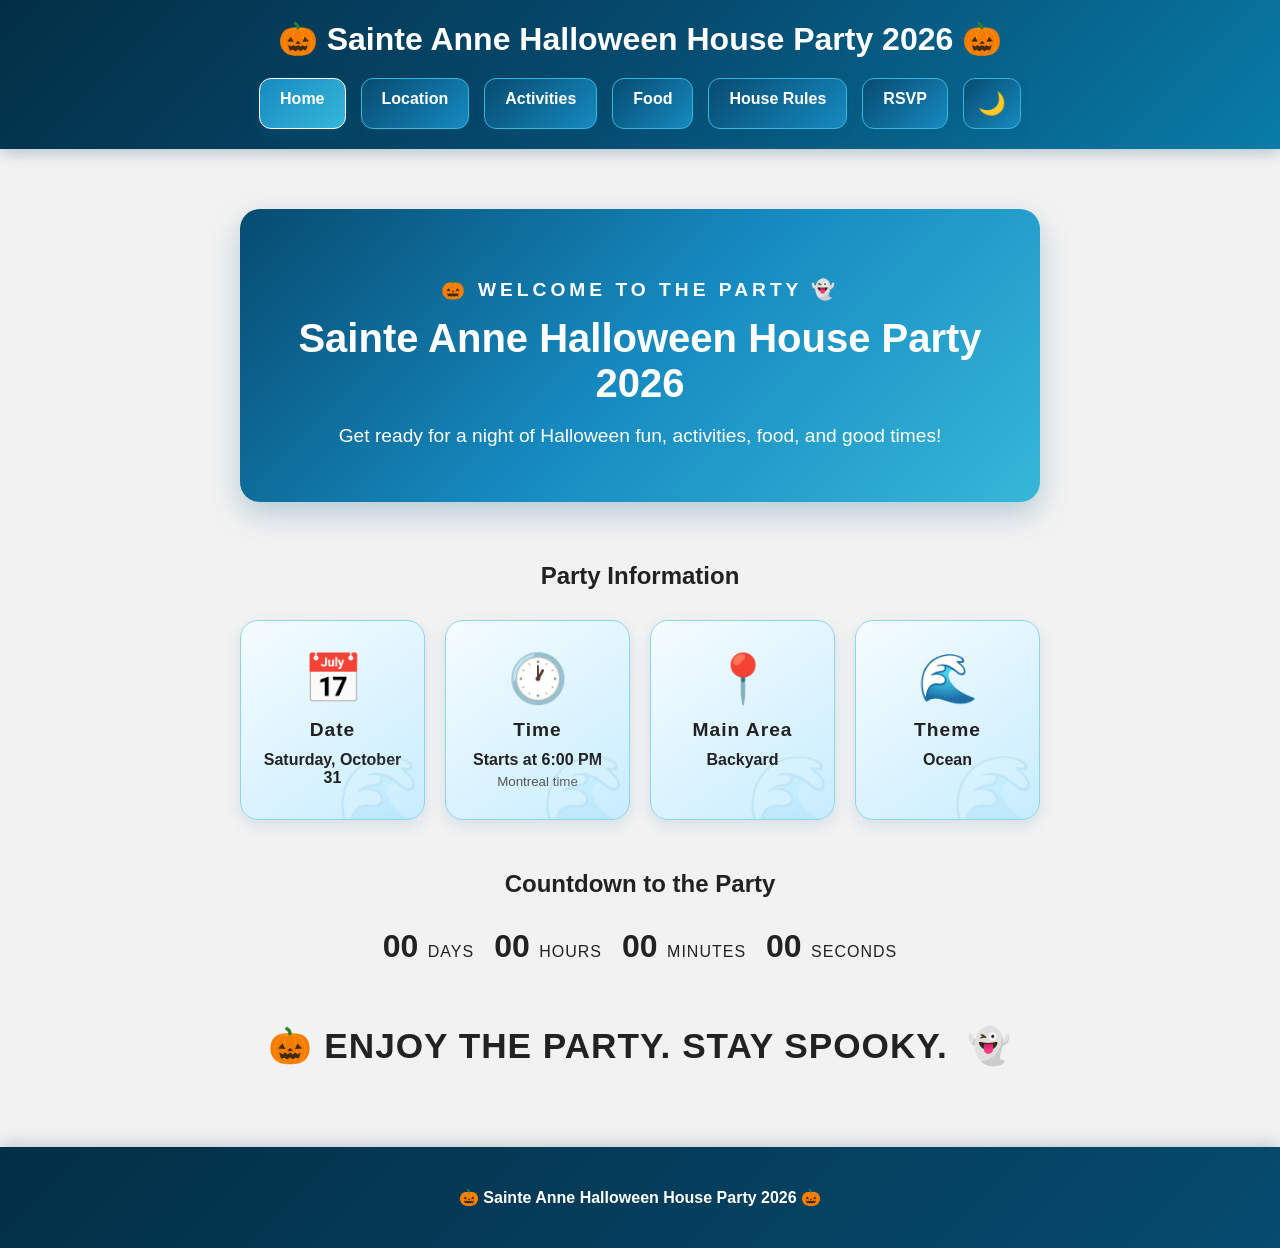
==== commit eaf408c4: "Add rules.html to the navbar" ====
--- a/index.html
+++ b/index.html
@@ -18,6 +18,7 @@
             <a href="location.html">Location</a>
             <a href="activities.html">Activities</a>
             <a href="food.html">Food</a>
+            <a href="rules.html">House Rules</a>
             <a href="#">RSVP</a>
             <button id="theme-toggle" type="button" title="Toggle dark/light mode">🌙</button>
         </nav>
--- a/style.css
+++ b/style.css
@@ -57,6 +57,30 @@
     background: linear-gradient(135deg, #168ac0, #36b7d9);
     border-color: white;
     box-shadow: 0 6px 15px rgba(0, 90, 130, 0.35);
+}
+
+/* Back to Top */
+
+.back-to-top {
+    margin: 40px auto 20px;
+    text-align: center;
+}
+
+.back-to-top a {
+    display: inline-block;
+    padding: 12px 20px;
+    color: #064b70;
+    font-weight: bold;
+    text-decoration: none;
+    background: linear-gradient(145deg, #f5fcff, #c8edff);
+    border: 1px solid #8bd4f2;
+    border-radius: 12px;
+    transition: 0.25s ease;
+}
+
+.back-to-top a:hover {
+    transform: translateY(-4px);
+    box-shadow: 0 8px 18px rgba(0, 100, 150, 0.2);
 }
 
 /* Main Content */
@@ -247,8 +271,8 @@
 /* Party Closing */
 
 .party-closing {
-    margin: 50px auto 20px;
-    font-size: 2rem;
+    margin: 60px auto 20px;
+    font-size: 2.2rem;
     font-weight: bold;
     color: #222;
     letter-spacing: 1px;
@@ -421,6 +445,17 @@
 
 .transport-card strong {
     color: #064b70;
+}
+
+.transit-link {
+    color: #168ac0;
+    font-weight: bold;
+    text-decoration: underline;
+    text-underline-offset: 3px;
+}
+
+.transit-link:hover {
+    color: #36b7d9;
 }
 
 /* Party Areas */
@@ -905,6 +940,19 @@
     color: #f0f7fa;
 }
 
+/* Back to Top */
+
+body.dark-mode .back-to-top a {
+    color: #f0f7fa;
+    background: linear-gradient(145deg, #123442, #174b5d);
+    border-color: #287c98;
+}
+
+body.dark-mode .back-to-top a:hover {
+    color: white;
+    background: linear-gradient(135deg, #087ca8, #168ac0);
+}
+
 /* Food */
 
 body.dark-mode .food-card.featured {
